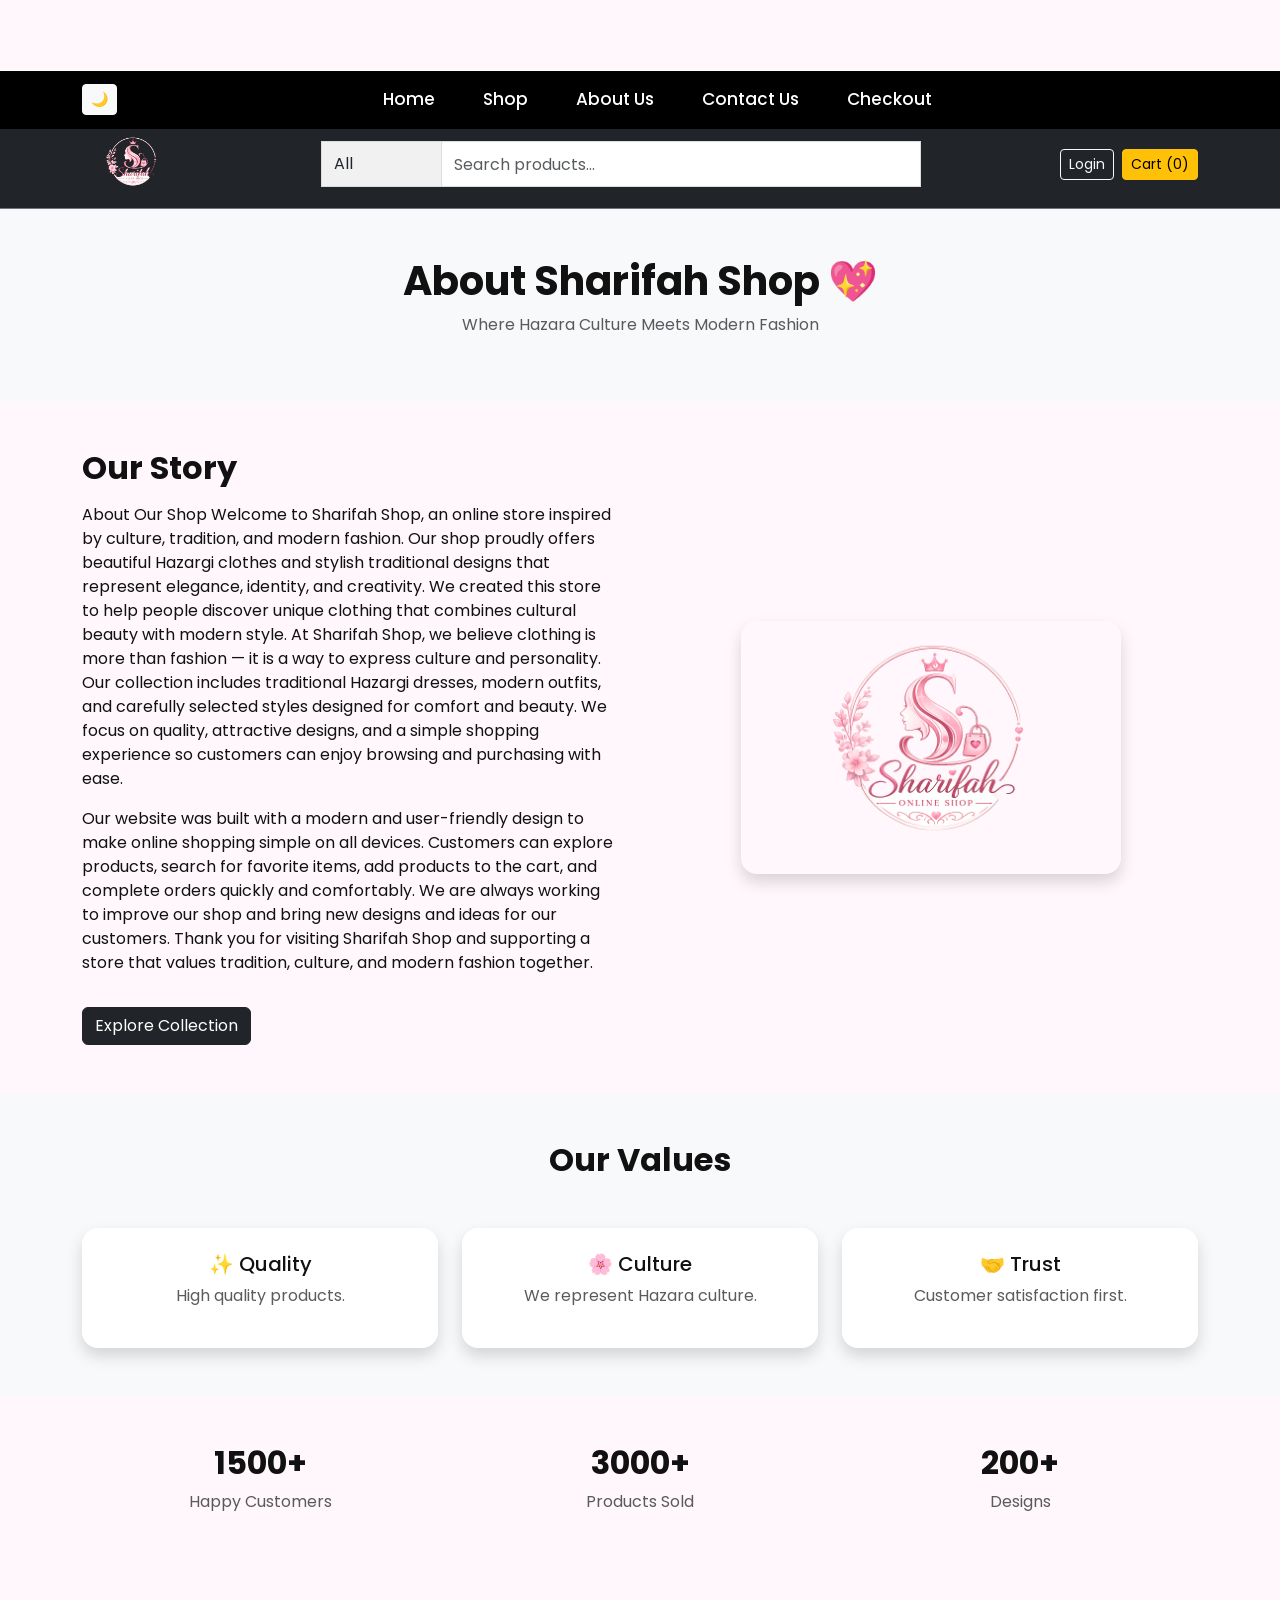
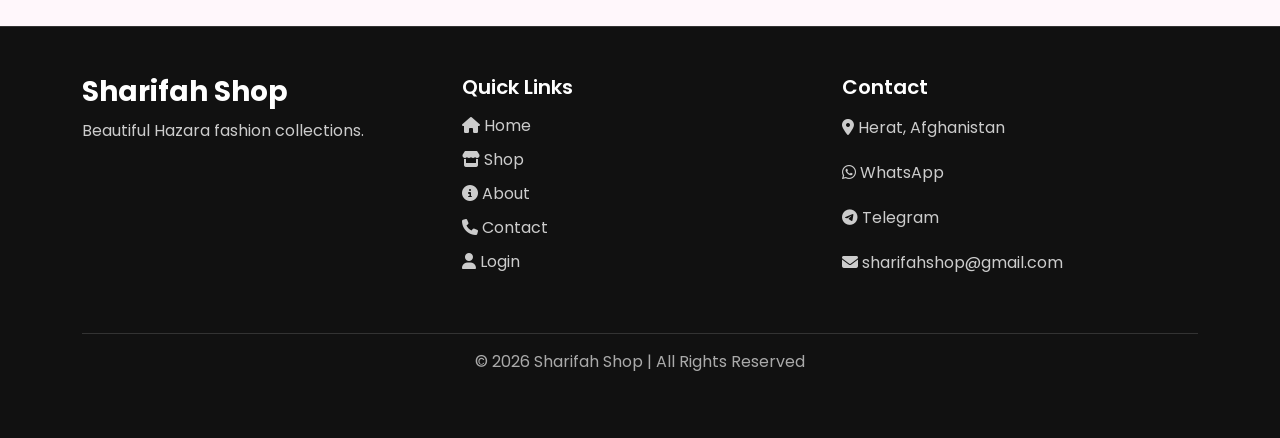
==== about.html @ 18206c8f "Add files via upload" ====
<!DOCTYPE html>
<html lang="en">

<head>
<meta charset="UTF-8" />
<meta name="viewport" content="width=device-width, initial-scale=1.0" />

<title>About Us | Sharifah Shop</title>

<!-- Google Font -->
<link href="https://fonts.googleapis.com/css2?family=Poppins:wght@300;400;600&display=swap" rel="stylesheet">

<!-- Bootstrap -->
<link href="https://cdn.jsdelivr.net/npm/bootstrap@5.3.0/dist/css/bootstrap.min.css" rel="stylesheet">

<!-- Font Awesome Icons -->
<link rel="stylesheet" href="https://cdnjs.cloudflare.com/ajax/libs/font-awesome/6.5.0/css/all.min.css">

<!-- CSS -->
<link rel="stylesheet" href="style.css">
</head>

<body>
<header>

<!-- TOP BAR -->
<div class="bg-dark py-1 border-bottom border-secondary">
  <div class="container d-flex align-items-center gap-3">

    <!-- LOGO -->
    <a href="index.html">
      <img src="logo1.png" class="logo-img">
    </a>

    <!-- SEARCH -->
    <form id="searchForm" class="d-flex mx-auto" style="width:600px;">

      <select id="category" class="form-select" style="max-width:120px; border-radius:0;">
        <option value="all">All</option>
        <option value="dress">Dress</option>
        <option value="shoes">Shoes</option>
        <option value="jewelry">Jewelry</option>
      </select>

      <input type="text"
             id="searchBox"
             class="form-control"
             placeholder="Search products...">

    
    </form>

    <!-- RIGHT -->
    <div class="d-flex gap-2">

      <a href="login.html" class="btn btn-outline-light btn-sm">Login</a>

      <a href="cart.html" class="btn btn-warning btn-sm">
        Cart (<span id="cart-count">0</span>)
      </a>

    </div>

  </div>
</div>

<!-- NAVBAR -->
<nav class="navbar navbar-expand-lg navbar-dark bg-black main-navbar fixed-top">
  <div class="container">

    <button class="btn btn-light btn-sm" onclick="toggleDark()">🌙</button>

    <button class="navbar-toggler" type="button" data-bs-toggle="collapse" data-bs-target="#navbarContent">
      <span class="navbar-toggler-icon"></span>
    </button>

    <div class="collapse navbar-collapse justify-content-center" id="navbarContent">

      <ul class="navbar-nav">

        <li class="nav-item mx-3"><a class="nav-link active" href="index.html">Home</a></li>
        <li class="nav-item mx-3"><a class="nav-link active" href="shop.html">Shop</a></li>
        <li class="nav-item mx-3"><a class="nav-link active" href="about.html">About Us</a></li>
        <li class="nav-item mx-3"><a class="nav-link active" href="contact.html">Contact Us</a></li>
        <li class="nav-item mx-3"><a class="nav-link active" href="checkout.html">Checkout</a></li>

      </ul>

    </div>
  </div>
</nav>
</header>

<!-- HERO -->
<section class="py-5 text-center bg-light">
  <div class="container">
    <h1 class="fw-bold">About Sharifah Shop 💖</h1>
    <p class="text-muted">Where Hazara Culture Meets Modern Fashion</p>
  </div>
</section>

<!-- ABOUT -->
<section class="py-5">
  <div class="container">
    <div class="row align-items-center g-5">

      <div class="col-md-6">
        <h2 class="fw-bold mb-3">Our Story</h2>

        <p>
          About Our Shop

Welcome to Sharifah Shop, an online store inspired by culture, tradition, and modern fashion. Our shop proudly offers beautiful Hazargi clothes and stylish traditional designs that represent elegance, identity, and creativity. We created this store to help people discover unique clothing that combines cultural beauty with modern style.

At Sharifah Shop, we believe clothing is more than fashion — it is a way to express culture and personality. Our collection includes traditional Hazargi dresses, modern outfits, and carefully selected styles designed for comfort and beauty. We focus on quality, attractive designs, and a simple shopping experience so customers can enjoy browsing and purchasing with ease.

  </p>

     <p>
          Our website was built with a modern and user-friendly design to make online shopping simple on all devices. Customers can explore products, search for favorite items, add products to the cart, and complete orders quickly and comfortably. We are always working to improve our shop and bring new designs and ideas for our customers.

Thank you for visiting Sharifah Shop and supporting a store that values tradition, culture, and modern fashion together.
        </p>

        <a href="shop.html" class="btn btn-dark mt-3">Explore Collection</a>
      </div>

      <div class="col-md-6 text-center">
        <img src="logo1.png" class="img-fluid rounded-4 shadow">
      </div>

    </div>
  </div>
</section>

<!-- VALUES -->
<section class="py-5 bg-light">
  <div class="container text-center">

    <h2 class="fw-bold mb-5">Our Values</h2>

    <div class="row g-4">

      <div class="col-md-4">
        <div class="p-4 bg-white shadow rounded-4">
          <h5>✨ Quality</h5>
          <p class="text-muted">High quality products.</p>
        </div>
      </div>

      <div class="col-md-4">
        <div class="p-4 bg-white shadow rounded-4">
          <h5>🌸 Culture</h5>
          <p class="text-muted">We represent Hazara culture.</p>
        </div>
      </div>

      <div class="col-md-4">
        <div class="p-4 bg-white shadow rounded-4">
          <h5>🤝 Trust</h5>
          <p class="text-muted">Customer satisfaction first.</p>
        </div>
      </div>

    </div>

  </div>
</section>

<!-- STATS -->
<section class="py-5 text-center">
  <div class="container">

    <div class="row">
      <div class="col-md-4">
        <h2 class="fw-bold">1500+</h2>
        <p class="text-muted">Happy Customers</p>
      </div>

      <div class="col-md-4">
        <h2 class="fw-bold">3000+</h2>
        <p class="text-muted">Products Sold</p>
      </div>

      <div class="col-md-4">
        <h2 class="fw-bold">200+</h2>
        <p class="text-muted">Designs</p>
      </div>
    </div>

  </div>
</section>

<!-- FOOTER -->
<footer class="footer-section mt-5">
  <div class="container py-5">
    <div class="row">

      <!-- ABOUT -->
      <div class="col-md-4 mb-4">
        <h3 class="footer-logo">Sharifah Shop</h3>
        <p class="footer-text">
          Beautiful Hazara fashion collections.
        </p>
      </div>

      <!-- LINKS -->
      <div class="col-md-4 mb-4">
        <h5 class="footer-title">Quick Links</h5>
        <ul class="footer-links">
          <li><a href="index.html"><i class="fa fa-home"></i> Home</a></li>
          <li><a href="shop.html"><i class="fa fa-store"></i> Shop</a></li>
          <li><a href="about.html"><i class="fa fa-info-circle"></i> About</a></li>
          <li><a href="contact.html"><i class="fa fa-phone"></i> Contact</a></li>
          <li><a href="login.html"><i class="fa fa-user"></i> Login</a></li>
        </ul>
      </div>

      <!-- CONTACT -->
      <div class="col-md-4 mb-4">
        <h5 class="footer-title">Contact</h5>

        <p class="footer-text">
          <i class="fa fa-location-dot"></i> Herat, Afghanistan
        </p>

        <p class="footer-text">
          <i class="fa-brands fa-whatsapp"></i>
          <a href="https://wa.me/93700000000"> WhatsApp</a>
        </p>

        <p class="footer-text">
          <i class="fa-brands fa-telegram"></i>
          <a href="https://t.me/SharifahMBR33"> Telegram</a>
        </p>

        <p class="footer-text">
          <i class="fa fa-envelope"></i> sharifahshop@gmail.com
        </p>

      </div>

    </div>

    <div class="footer-bottom text-center pt-3 mt-3">
      <p>© 2026 Sharifah Shop | All Rights Reserved</p>
    </div>

  </div>
</footer>

<!-- JS -->
<script src="https://cdn.jsdelivr.net/npm/bootstrap@5.3.0/dist/js/bootstrap.bundle.min.js"></script>
<script src="app.js"></script>

</body>
</html>
---- style.css ----
*{
    margin:0;
    padding:0;
    box-sizing:border-box;
}
  
body{
  font-family:'Poppins', sans-serif;
  background:#fff7fb;
  color:#111;
padding-top: 120px;
  overflow-x:hidden;
  
}
@media(max-width:768px){
body{
padding-top:220px;
}
}
@media (max-width: 768px){
  body{
    padding-top: 160px;
  }

  .main-navbar{
    top: 60px;
  }
}
@media(max-width:576px){

.card img{
height:220px;
}

}
/* ===== NAVBAR ===== */

.logo-img {
  width: 100px;
  height: 80px;
  object-fit: contain;
}

/* ===== CARD ===== */
.card{
  height:100%;
  transition: all 0.3s;
  animation:fadeIn 0.5s ease-in;
  border-radius:15px;
  overflow:hidden;
}
.card:hover{
  transition:0.3s;
  transform:translateY(-8px);
}

/* ===== IMAGES ===== */
.img-fluid {
  max-height: 500px;
  width: 380px;
  object-fit: cover;
  border-radius: 20px;
}
.hero-img{
  width: 100%;
  max-height: 400px;
  object-fit: contain;
}
/* ===== CATEGORY ===== */
.category-card {
  display: block;
  text-decoration: none;
  background: #e08eaf;
  border-radius: 20px;
  overflow: hidden;
  text-align: center;
  box-shadow: 0 5px 15px rgba(0,0,0,0.1);
}
.category-card,
.value-card,
.info-box,
.social-icons a,
.send-btn,
.footer-links a{
  transition:all 0.3s;
}
.category-card img {
  width: 100%;
  height: 400px;
  object-fit: cover;
}

.category-card h5 {
  padding: 15px;
  color: #030001;
  margin: 0;
}

.category-card:hover {
  transform: scale(1.05);
}

/* ===== FEATURED ===== */
.featured-section {
  background: #ffe6f0;
  padding: 60px 0;
}

.featured-section h2 {
  color: #040002;
  font-weight: bold;
  text-align: center;
  margin-bottom: 30px;
}

.featured-section .card {
  border: none;
  border-radius: 20px;
  overflow: hidden;
  height: 100%;
  background: white;
}

.featured-section .card img {
  width: 100%;
  height: 230px;
  object-fit: cover;
}

.featured-section .card-body {
  text-align: center;
  padding: 15px;
}

.featured-section h6 {
  color: #15010b;
  font-weight: bold;
}

.featured-section p {
  color: #0f0309;
}

.featured-section .btn {
  background: #ae195f;
  color: white;
  border-radius: 20px;
}

.featured-section .card:hover {
  transform: translateY(-10px);
  box-shadow: 0 12px 25px rgba(255,77,166,0.25);
}

/* ===== LIST ===== */
.list-group-item {
  border-radius: 10px;
  margin-bottom: 10px;
}

/* ===== ANIMATION ===== */
@keyframes fadeIn {
  from { opacity: 0; }
  to { opacity: 1; }
}

/* ===== ABOUT ===== */
.about-hero {
  background: linear-gradient(135deg, #ffe6f0, #fff);
  padding: 80px 0;
}

.section-title {
  font-weight: 800;
  color: #15020c;
}

.about-text {
  line-height: 1.9;
  font-size: 16px;
  color: #10010a;
}

.about-img {
  border-radius: 20px;
  transition:all 0.4s;
}

.about-img:hover {
  transform: scale(1.03);
}

/* ===== VALUES ===== */
.value-card {
  background: rgb(99, 17, 17);
  border-radius: 20px;
  padding: 25px;
  box-shadow: 0 8px 20px rgba(209, 49, 150, 0.08);
  
}

.value-card:hover {
  transform: translateY(-8px);
}

/* ===== COUNTER ===== */
.counter-section {
  background: #ffe6f0;
  padding: 60px 0;
}

.counter-box h2 
{ font-size: 40px;
  font-weight: 800;
  color: #16050d;  
 }

/* SEARCH */
form .form-control,
form .form-select,
form .btn{
  height: 44px;
}

/* MENU */
.navbar-nav .nav-link{
  font-size: 17px;
  font-weight: 500;
}

.navbar-nav .nav-link:hover{
  color: #ffc107 !important;
}

/* BACKGROUND */
.login-bg{
  position:fixed;
  top:0;
  left:0;
  width:100%;
  height:100vh;
  display:flex;
  justify-content:center;
  align-items:center;
  background: linear-gradient(135deg, #ff4da6, #6a11cb);
}
/* BOX */
.login-box{
  width: 350px;
  background: rgb(224, 151, 193);
  margin: auto;
  padding: 35px;
  border-radius: 20px;
  box-shadow: 0 15px 40px rgba(0,0,0,0.2);
  text-align: center;
  animation: fadeIn 0.6s ease-in;
}

/* TITLE */
.login-box h2{
  margin-bottom: 20px;
  font-weight: 700;
  color: #333;
}

/* INPUTS */
.login-box .form-control{
  border-radius: 12px;
  padding: 12px;
  border: 1px solid #ddd;
  margin-bottom: 12px;
}

.login-box .form-control:focus{
  border-color: #ff4da6;
  box-shadow: 0 0 8px rgba(255,77,166,0.3);
}

/* BUTTON */
.login-box .btn{
  border-radius: 12px;
  padding: 10px;
  font-weight: 600;
  background: #ff4da6;
  border: none;
}

.login-box .btn:hover{
  background: #e60073;
}

/* MESSAGE */
#msg{
  margin-top: 10px;
  font-size: 14px;
}

/* ================= CONTACT SECTION ================= */

.contact-section{
    min-height:100vh;
    display:flex;
    align-items:center;
    padding:80px 0;
}

.contact-wrapper{
    background:white;
    border-radius:40px;
    padding:60px;
    box-shadow:0 20px 60px rgba(255,182,193,0.15);
    position:relative;
    overflow:hidden;
}

/* ================= LEFT SIDE ================= */

.mini-title{
    color:#ff5c9d;
    font-size:14px;
    letter-spacing:4px;
    font-weight:600;
}
@media(max-width:576px){

.contact-info h1{
font-size:28px;
    font-weight:800;
    margin:20px 0;
    color:#2d2d2d;
    line-height:1.2;
line-height:1.3;
}

}


.contact-text{
    color:#777;
    line-height:2;
    margin-bottom:35px;
    font-size:16px;
}

/* ================= INFO BOX ================= */

.info-box{
    display:flex;
    align-items:center;
    gap:20px;
    background:#fff2f7;
    padding:20px;
    border-radius:20px;
    margin-bottom:20px;
}

.info-box:hover{
    transform:translateX(8px);
}

.icon{
    width:60px;
    height:60px;
    background:#ff5c9d;
    color:white;
    display:flex;
    align-items:center;
    justify-content:center;
    border-radius:50%;
    font-size:24px;
}

.info-box h5{
    margin-bottom:5px;
    font-weight:600;
}

.info-box p{
    margin:0;
    color:#666;
}

/* ================= SOCIAL ================= */

.social-icons{
    margin-top:30px;
    display:flex;
    gap:15px;
    flex-wrap:wrap;
}

.social-icons a{
    text-decoration:none;
    background:#ff5c9d;
    color:white;
    padding:12px 22px;
    border-radius:50px;
    font-size:14px;
}

.social-icons a:hover{
    background:#ff2d7d;
}

/* ================= FORM ================= */

.contact-form{
    background:#fff8fb;
    padding:40px;
    border-radius:35px;
}

.form-control{
    border:none;
    padding:18px;
    border-radius:18px;
    background:white;
    box-shadow:none !important;
    border:1px solid #ffe2ee;
}

.form-control:focus{
    border-color:#ff5c9d;
}

/* ================= BUTTON ================= */

.send-btn{
    width:100%;
    padding:18px;
    border:none;
    border-radius:18px;
    background:#ff5c9d;
    color:white;
    font-size:16px;
    font-weight:600;
}

.send-btn:hover{
    background:#ff2d7d;
    transform:translateY(-4px);
}

/* ================= SUCCESS MESSAGE ================= */

#success-message{
    color:#ff2d7d;
    margin-top:20px;
    font-weight:600;
    text-align:center;
}

/* ================= RESPONSIVE ================= */

@media(max-width:992px){

    .contact-info h1{
        font-size:40px;
    }

}

@media(max-width:768px){

    .contact-wrapper{
        padding:30px;
    }

    .contact-form{
        padding:25px;
    }

}

@media(max-width:576px){

    .contact-info h1{
        font-size:32px;
    }

}

@media(max-width:768px){

#searchForm{
width:100% !important;
flex-direction:column;
}

#category{
width:100%;
border-right:none;
border-bottom:1px solid #ddd;
}

}

@keyframes fadeUp{
  from{
    opacity:0;
    transform:translateY(30px);
  }

  to{
    opacity:1;
    transform:translateY(0);
  }
}

.card{
  animation:fadeUp 0.8s ease;
}
.footer-section{
  background:#111;
  color:white;
  border-top:1px solid #333;
}

.footer-logo{
  font-size:28px;
  font-weight:bold;
}

.footer-title{
  margin-bottom:15px;
  font-weight:600;
}

.footer-text{
  color:#ccc;
  line-height:1.8;
}

.footer-links{
  list-style:none;
  padding:0;
}

.footer-links li{
  margin-bottom:10px;
}

.footer-links a{
  color:#ccc;
  text-decoration:none;
}

.footer-links a:hover{
  color:#fff;
  padding-left:5px;
}

.footer-bottom{
  border-top:1px solid #333;
  color:#aaa;
}

.footer-section a{
  color:#ccc;
  text-decoration:none;
}

.footer-section a:hover{
  color:white;
}

/* TOP BAR */
.top-bar{
position:fixed;
top:0;
left:0;
width:100%;
z-index:1050;
}

/* MAIN NAVBAR */
.main-navbar{
position:fixed;
border-top: 1px solid white;
top:70px; 
left:0;
width:100%;
z-index:1040;
}

.card img{
  width: 100%;
  height: 320px;
  object-fit: cover;
}

.card-body{
  display: flex;
  flex-direction: column;
  justify-content: space-between;
}
/* =========================
   DARK MODE  
========================= */

body.dark{
  background:#121212;
  color:white;
}

/* NAVBAR */
.dark .navbar,
.dark .main-navbar,
.dark .bg-black,
.dark .bg-dark{
  background:#522648 !important;
}

/* TOP BAR */
.dark .border-bottom{
  border-color:#333 !important;
}

/* LINKS */

.dark .nav-link{
  color:#fff !important;
}

.dark .nav-link:hover{
  color:#ff4da6 !important;
}

/* SEARCH */
.dark .form-control,
.dark .form-select,
.dark textarea{
  background:#1f1f1f;
  color:white;
  border:1px solid #444;
}

.dark .form-control::placeholder,
.dark textarea::placeholder{
  color:#bbb;
}

/* CARDS */
.dark .card,
.dark .bg-white{
  background:#1f1f1f !important;
  color:white !important;
  border:1px solid #333;
}

.dark .card *{
  color:white;
}

/* CATEGORY CARDS */
.dark .category-card{
  background:#1f1f1f;
  color:white;
}

/* HERO SECTION */
.dark section{
  background-color:#121212 !important;
  color:white !important;
}

/* LIGHT BACKGROUNDS */
.dark .bg-light{
  background:#1a1a1a !important;
}

/* TEXT */
.dark .text-muted{
  color:#ccc !important;
}

.dark .text-dark{
  color:#fff !important;
}

/* BUTTONS */
.dark .btn-outline-dark{
  border-color:white;
  color:white;
}

.dark .btn-outline-dark:hover{
  background:white;
  color:black;
}

/* LIST GROUP */
.dark .list-group-item{
  background:#1f1f1f;
  color:white;
  border-color:#333;
}

/* CHECKOUT */
.dark #checkout-items,
.dark #cart-items{
  background:#1f1f1f;
}

/* LOGIN */
.dark .login-box{
  background:#1f1f1f;
  color:white;
  box-shadow:0 0 20px rgba(255,255,255,0.1);
}

/* CONTACT */
.dark .contact-form,
.dark .contact-info{
  background:#1f1f1f;
  color:white;
}

/* FOOTER */
.dark .footer-section{
  background:#0f0f0f;
  color:white;
}

.dark .footer-links a{
  color:#ddd;
}

.dark .footer-links a:hover{
  color:#ff4da6;
}

/* FOOTER BORDER */
.dark .footer-bottom{
  border-top:1px solid #333;
}

/* SHADOW */
.dark .shadow{
  box-shadow:0 0 15px rgba(255,255,255,0.05) !important;
}

.dark table {
  background:#1f1f1f;
  color:white;
}

.dark th,
.dark td {
  border-color:#333;
}

/* MODAL */
.dark .modal-content{
  background:#1f1f1f;
  color:white;
}

:root{
  --pink:#ff5c9d;
  --dark-pink:#ff2d7d;
  --light-pink:#ffe6f0;
  --dark:#121212;
}
.background{
background:var(--pink);
 }

 /* =====   SEARCH BAR ===== */
#searchForm{
  display:flex;
  align-items:center;
  width:100%;
  max-width:600px;
  background:#fff;
  border:1px solid #ddd;
  overflow:hidden;
  flex:1;
}

/* CATEGORY */
#category{
  border:none;
  outline:none;
  background:#f1f1f1;
  padding:10px 12px;
  border-right:1px solid #ddd;
  cursor:pointer;
}

/* INPUT */
#searchBox{
  flex:1;
  border:none;
  outline:none;
  padding:10px 12px;
}

/* MOBILE */
@media (max-width:768px){

  #searchForm{
    flex-direction:column;
    max-width:100%;
    width:100%;
  }

  #category{
    width:100%;
    border-right:none;
    border-bottom:1px solid #ddd;
  }

  #searchBox{
    width:100%;
  }

}
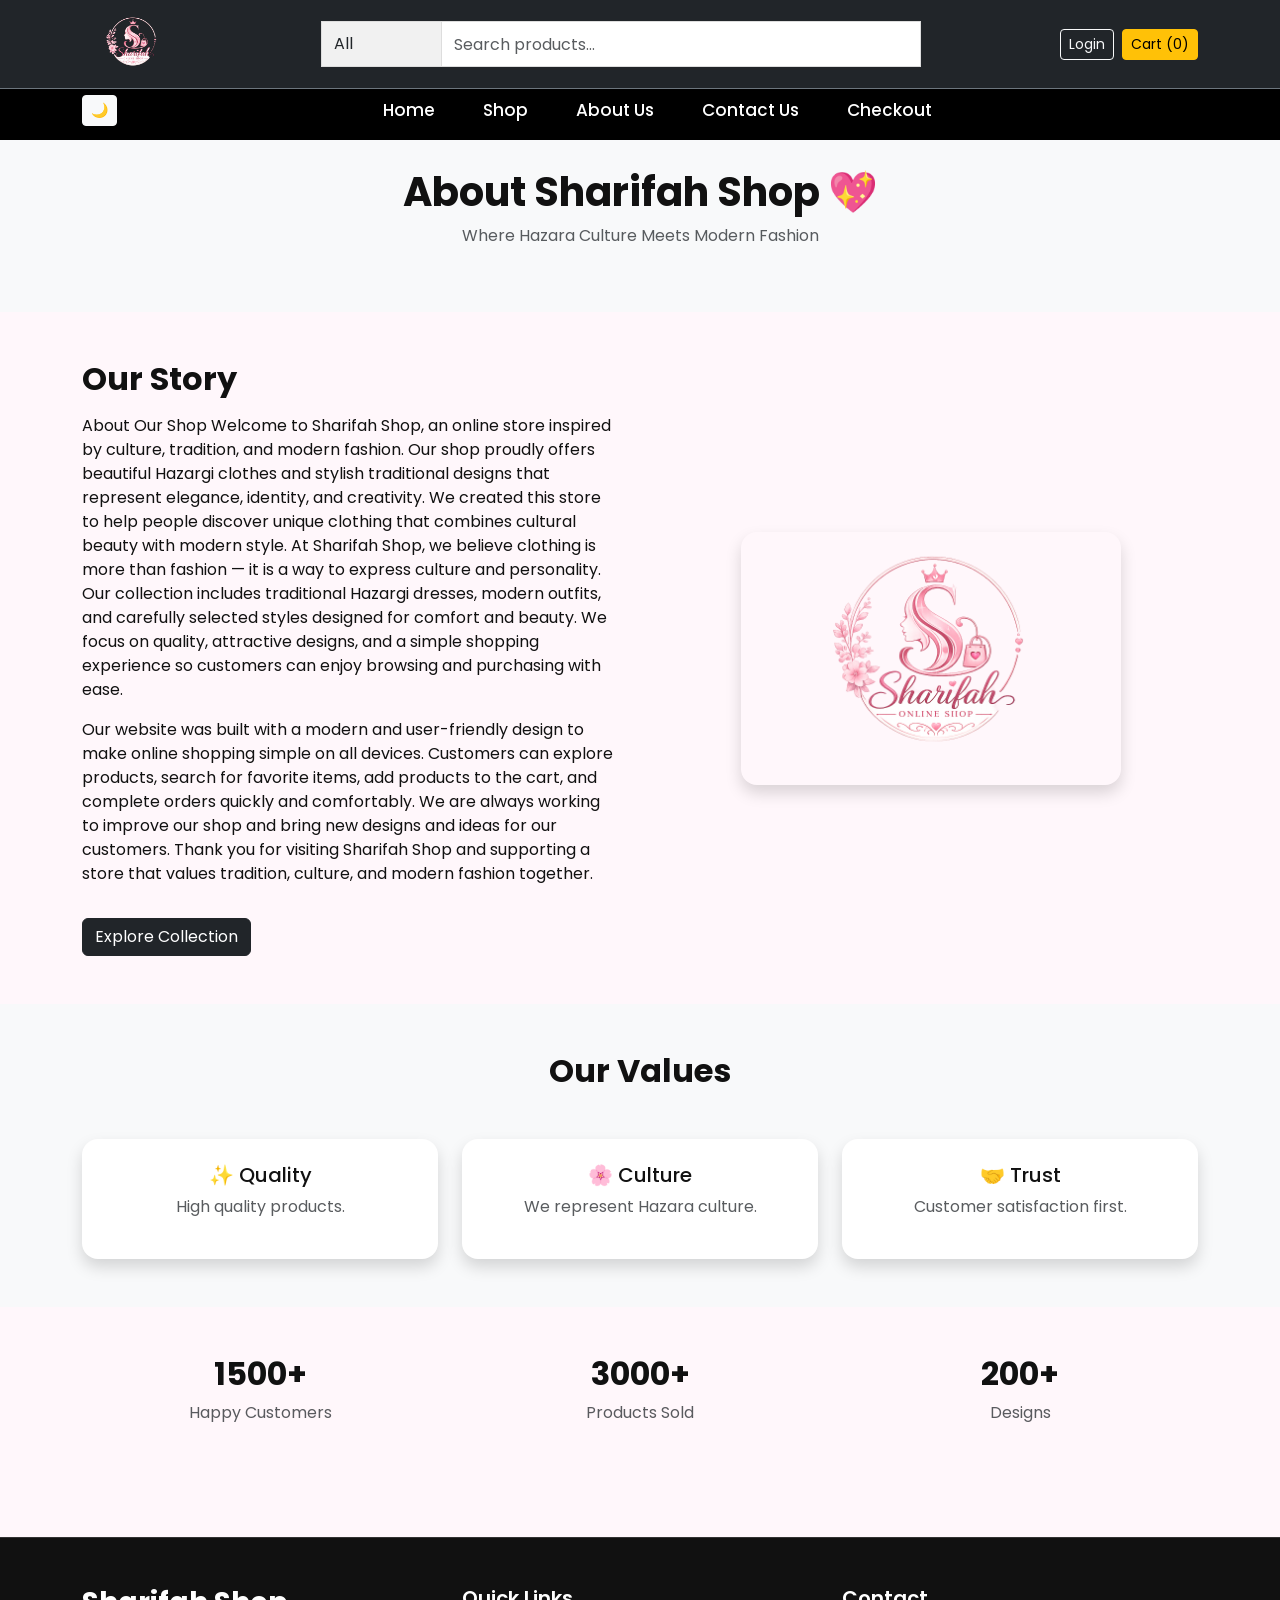
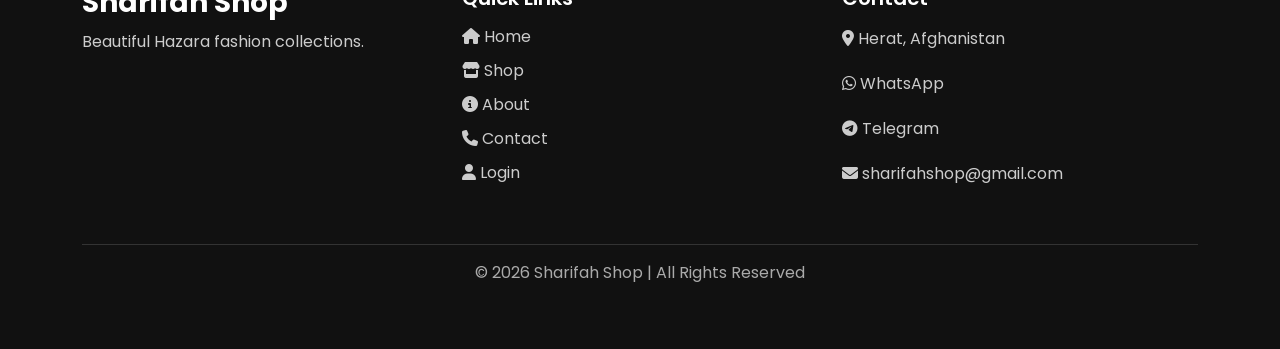
==== commit 9845b6f0: "Add files via upload" ====
--- a/about.html
+++ b/about.html
@@ -21,15 +21,14 @@
 </head>
 
 <body>
-<header>
-
+<header>    
 <!-- TOP BAR -->
-<div class="bg-dark py-1 border-bottom border-secondary">
+<div class="top-bar bg-dark py-1 border-bottom border-secondary">
   <div class="container d-flex align-items-center gap-3">
 
     <!-- LOGO -->
     <a href="index.html">
-      <img src="logo1.png" class="logo-img">
+      <img src="logo1.png" class="logo-img" alt="Sharifah Shop Logo">
     </a>
 
     <!-- SEARCH -->
@@ -65,7 +64,7 @@
 </div>
 
 <!-- NAVBAR -->
-<nav class="navbar navbar-expand-lg navbar-dark bg-black main-navbar fixed-top">
+<nav class="navbar navbar-expand-lg navbar-dark bg-black main-navbar">
   <div class="container">
 
     <button class="btn btn-light btn-sm" onclick="toggleDark()">🌙</button>
@@ -84,10 +83,9 @@
         <li class="nav-item mx-3"><a class="nav-link active" href="contact.html">Contact Us</a></li>
         <li class="nav-item mx-3"><a class="nav-link active" href="checkout.html">Checkout</a></li>
 
-      </ul>
-
-    </div>
-  </div>
+</ul>
+</div>
+ </div>
 </nav>
 </header>
 
--- a/style.css
+++ b/style.css
@@ -13,20 +13,56 @@
   overflow-x:hidden;
   
 }
+
+/* TOP BAR */
+.top-bar{
+  position:fixed;
+  top:0;
+  left:0;
+  width:100%;
+  z-index:1050;
+  background:#212529;
+}
+
+/* MAIN NAVBAR */
+.main-navbar{
+  position:fixed;
+  top:82px;
+  left:0;
+  width:100%;
+  z-index:1040;
+}
+
+/* MOBILE */
 @media(max-width:768px){
-body{
-padding-top:220px;
-}
-}
-@media (max-width: 768px){
+
+  .top-bar .container{
+    flex-direction:column;
+    align-items:stretch !important;
+    gap:10px;
+    padding:10px;
+  }
+
+  #searchForm{
+    width:100% !important;
+    max-width:100% !important;
+  }
+
+  .main-navbar{
+    top:185px;
+  }
+
   body{
-    padding-top: 160px;
+    padding-top:260px;
   }
 
-  .main-navbar{
-    top: 60px;
-  }
-}
+}
+
+
+
+
+
+
 @media(max-width:576px){
 
 .card img{
@@ -565,36 +601,6 @@
   color:white;
 }
 
-/* TOP BAR */
-.top-bar{
-position:fixed;
-top:0;
-left:0;
-width:100%;
-z-index:1050;
-}
-
-/* MAIN NAVBAR */
-.main-navbar{
-position:fixed;
-border-top: 1px solid white;
-top:70px; 
-left:0;
-width:100%;
-z-index:1040;
-}
-
-.card img{
-  width: 100%;
-  height: 320px;
-  object-fit: cover;
-}
-
-.card-body{
-  display: flex;
-  flex-direction: column;
-  justify-content: space-between;
-}
 /* =========================
    DARK MODE  
 ========================= */
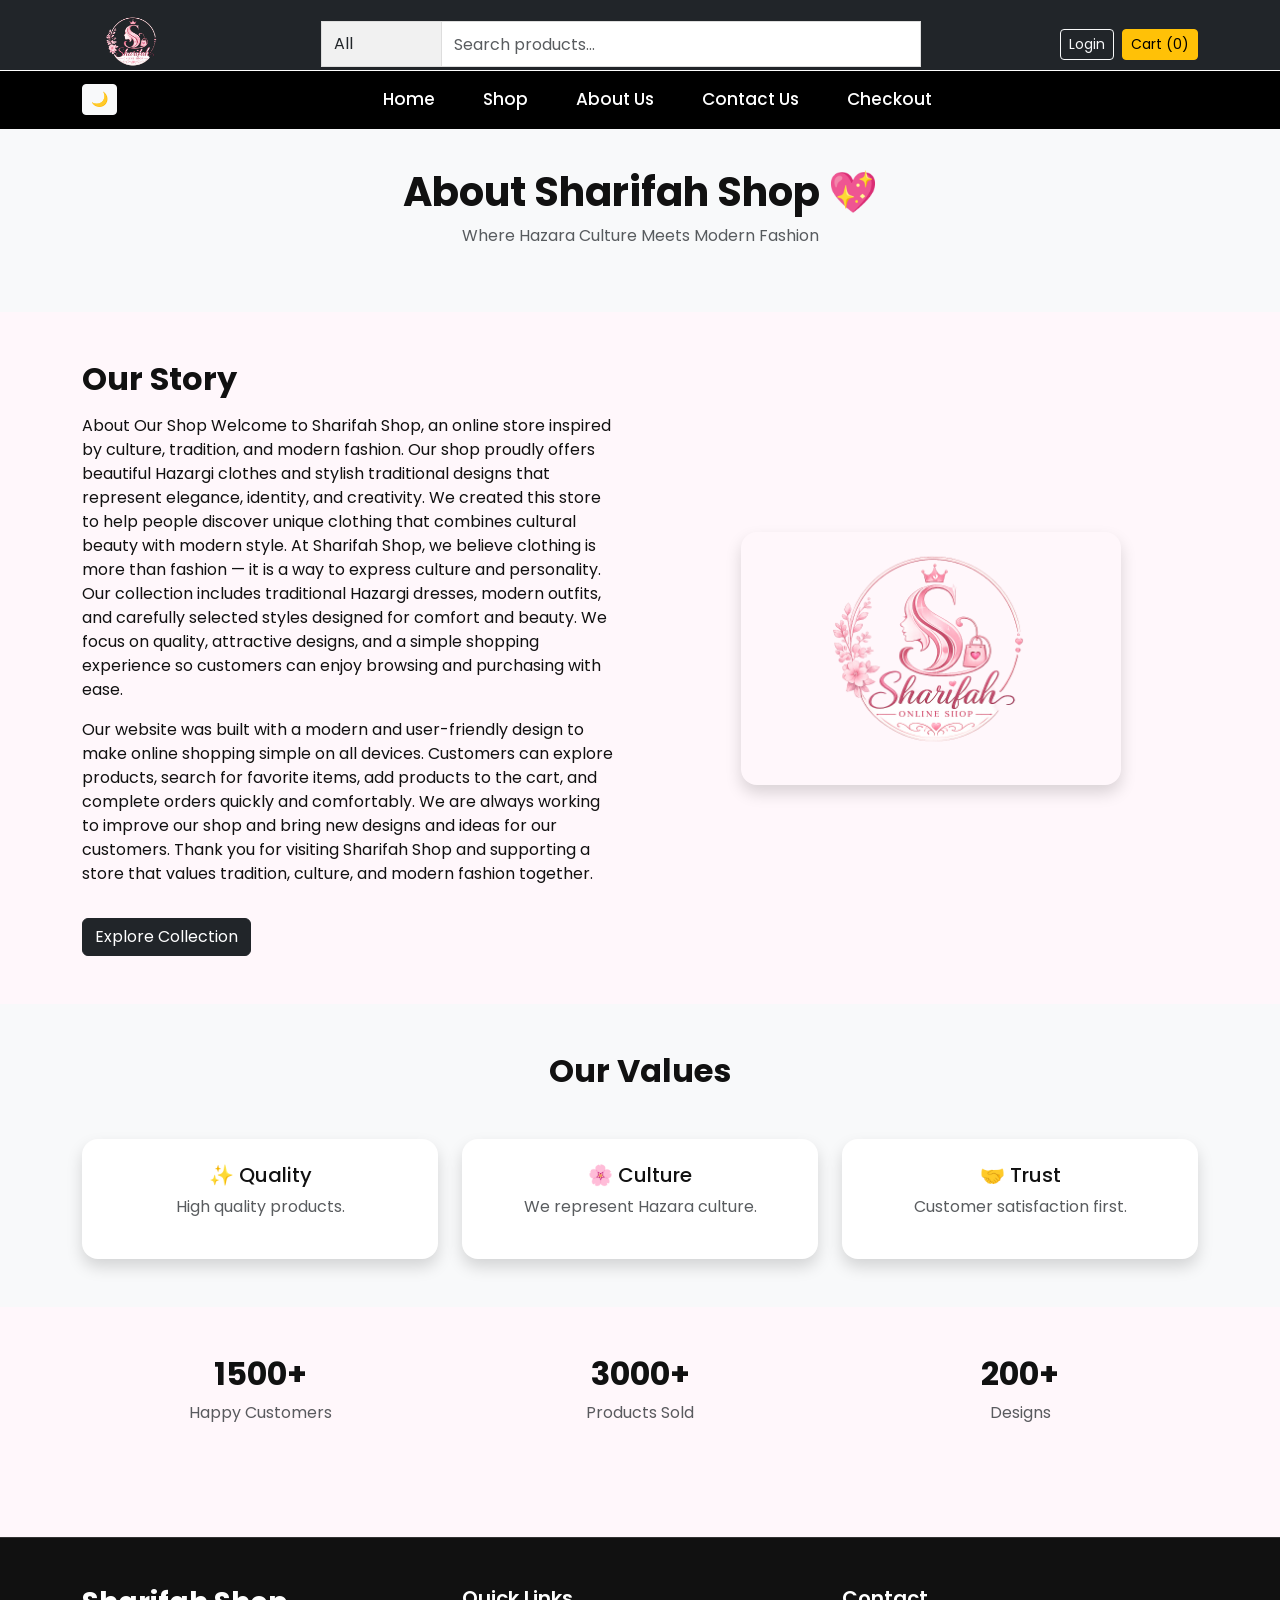
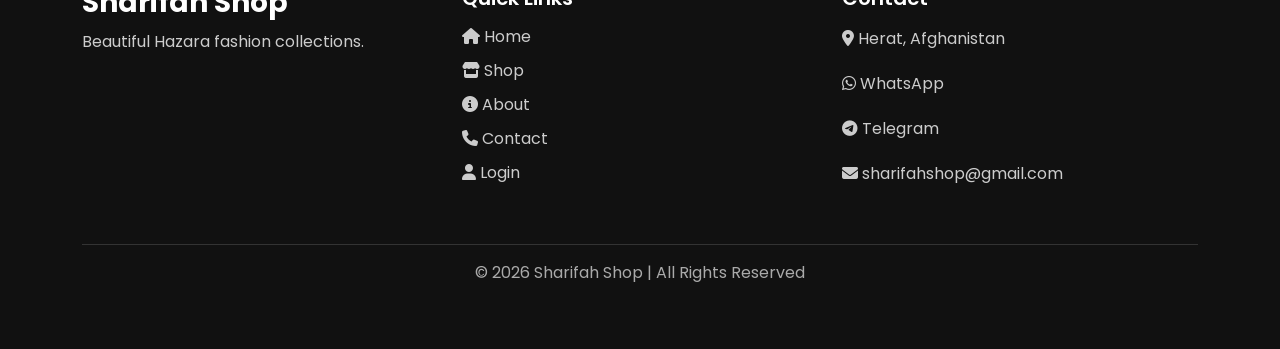
==== commit 9799422d: "Add files via upload" ====
--- a/about.html
+++ b/about.html
@@ -21,9 +21,10 @@
 </head>
 
 <body>
+
 <header>    
 <!-- TOP BAR -->
-<div class="top-bar bg-dark py-1 border-bottom border-secondary">
+<div class="bg-dark py-1 border-bottom border-secondary fixed-top">
   <div class="container d-flex align-items-center gap-3">
 
     <!-- LOGO -->
@@ -88,6 +89,8 @@
  </div>
 </nav>
 </header>
+
+
 
 <!-- HERO -->
 <section class="py-5 text-center bg-light">
--- a/style.css
+++ b/style.css
@@ -13,56 +13,20 @@
   overflow-x:hidden;
   
 }
-
-/* TOP BAR */
-.top-bar{
-  position:fixed;
-  top:0;
-  left:0;
-  width:100%;
-  z-index:1050;
-  background:#212529;
-}
-
-/* MAIN NAVBAR */
-.main-navbar{
-  position:fixed;
-  top:82px;
-  left:0;
-  width:100%;
-  z-index:1040;
-}
-
-/* MOBILE */
 @media(max-width:768px){
-
-  .top-bar .container{
-    flex-direction:column;
-    align-items:stretch !important;
-    gap:10px;
-    padding:10px;
+body{
+padding-top:220px;
+}
+}
+@media (max-width: 768px){
+  body{
+    padding-top: 160px;
   }
 
-  #searchForm{
-    width:100% !important;
-    max-width:100% !important;
+  .main-navbar{
+    top: 60px;
   }
-
-  .main-navbar{
-    top:185px;
-  }
-
-  body{
-    padding-top:260px;
-  }
-
-}
-
-
-
-
-
-
+}
 @media(max-width:576px){
 
 .card img{
@@ -601,6 +565,36 @@
   color:white;
 }
 
+/* TOP BAR */
+.top-bar{
+position:fixed;
+top:0;
+left:0;
+width:100%;
+z-index:1050;
+}
+
+/* MAIN NAVBAR */
+.main-navbar{
+position:fixed;
+border-top: 1px solid white;
+top:70px; 
+left:0;
+width:100%;
+z-index:1040;
+}
+
+.card img{
+  width: 100%;
+  height: 320px;
+  object-fit: cover;
+}
+
+.card-body{
+  display: flex;
+  flex-direction: column;
+  justify-content: space-between;
+}
 /* =========================
    DARK MODE  
 ========================= */
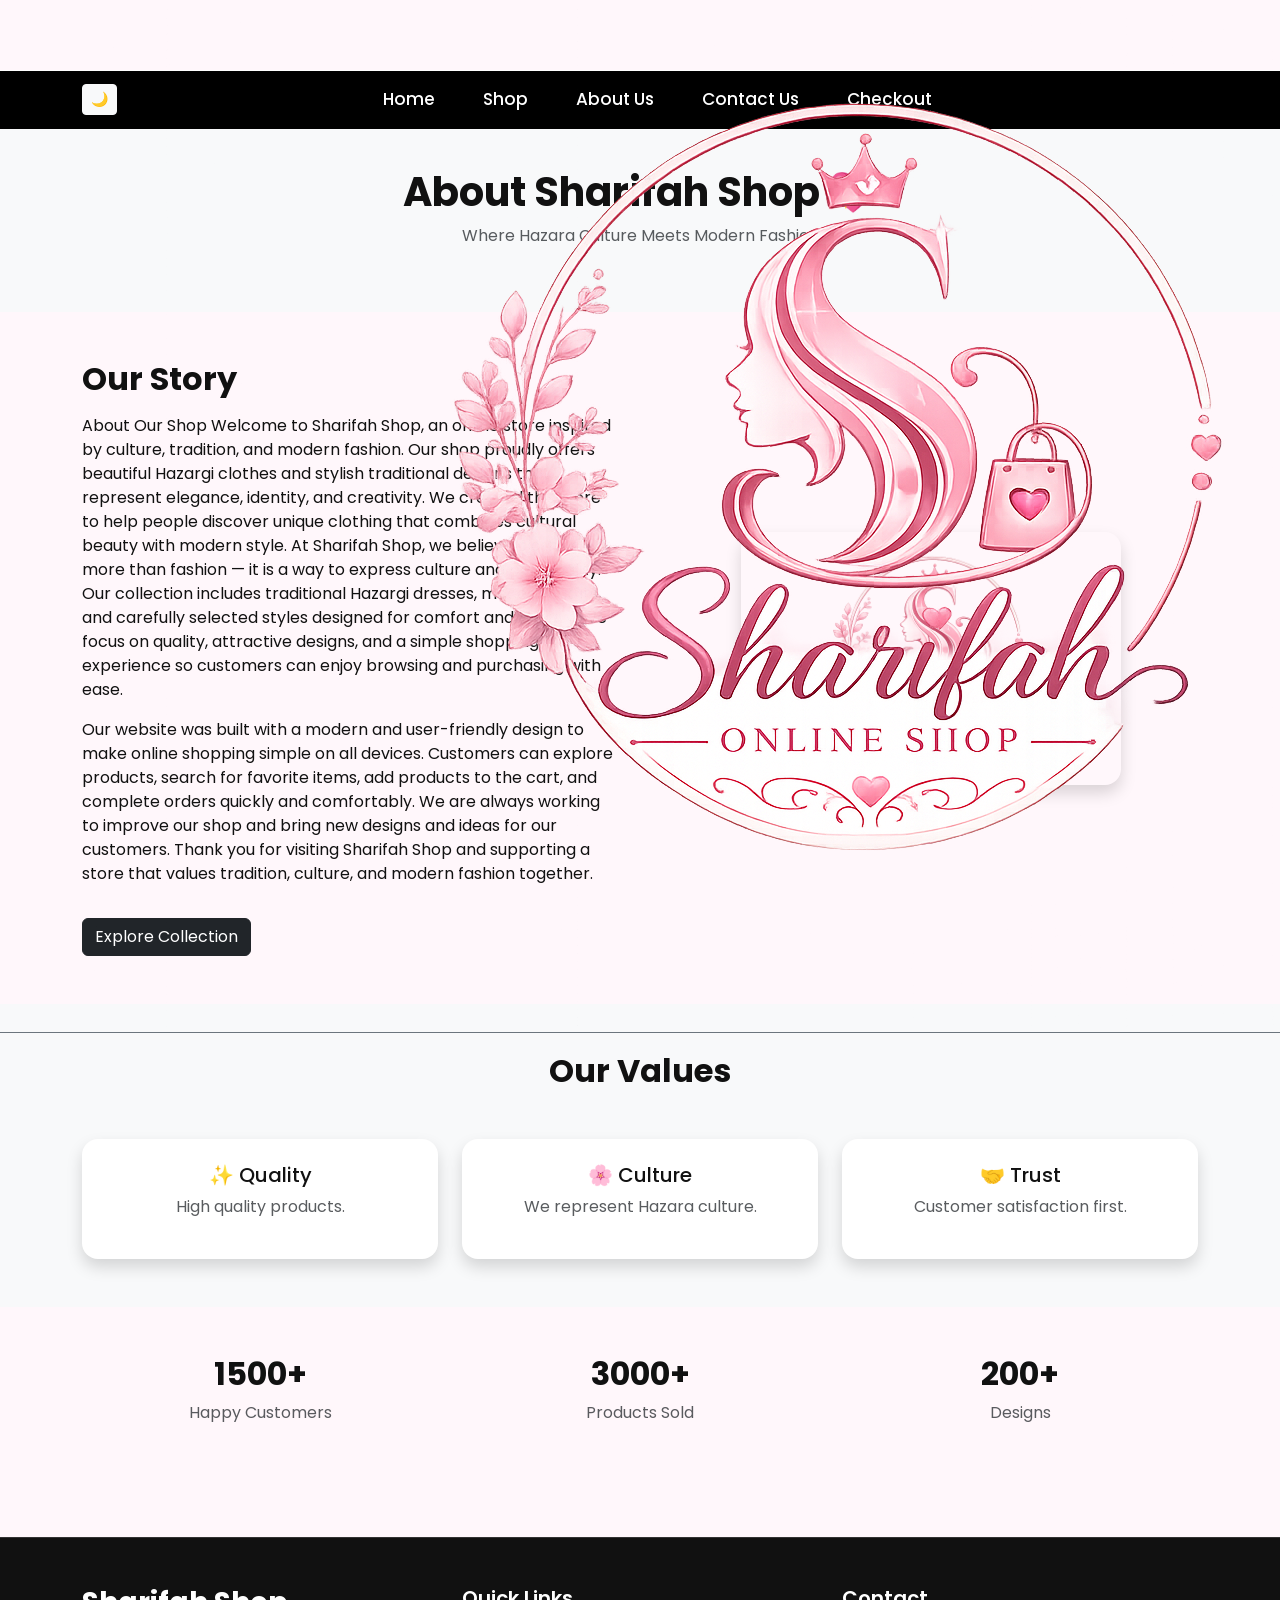
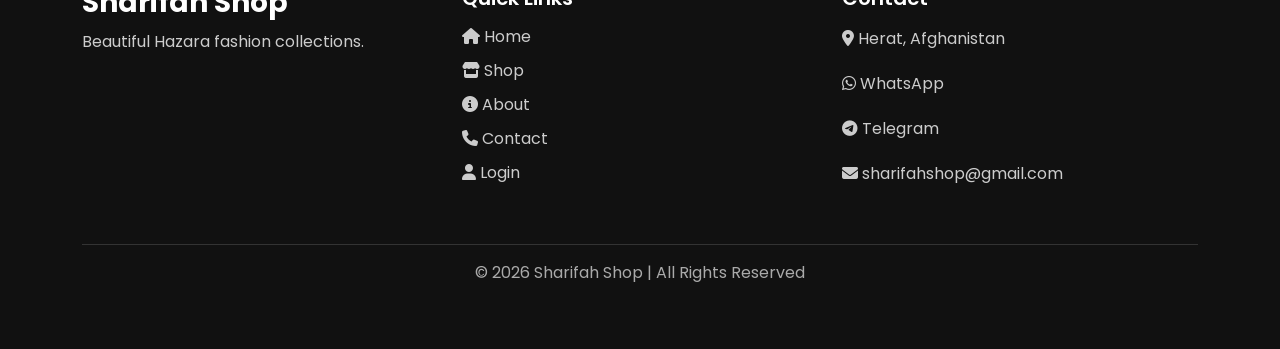
==== commit 87a106a0: "Add files via upload" ====
--- a/about.html
+++ b/about.html
@@ -24,7 +24,7 @@
 
 <header>    
 <!-- TOP BAR -->
-<div class="bg-dark py-1 border-bottom border-secondary fixed-top">
+<div class="top-bar py-1 border-bottom border-secondary fixed-top">
   <div class="container d-flex align-items-center gap-3">
 
     <!-- LOGO -->
--- a/style.css
+++ b/style.css
@@ -13,35 +13,90 @@
   overflow-x:hidden;
   
 }
-@media(max-width:768px){
-body{
-padding-top:220px;
-}
-}
-@media (max-width: 768px){
+@media (max-width:768px){
+
   body{
-    padding-top: 160px;
-  }
-
+    padding-top:170px;
+    padding-bottom:80px;
+  }
+
+  /* TOP BAR */
+  .top-bar .container{
+    display:flex;
+    flex-wrap:wrap;
+    justify-content:space-between;
+    align-items:center;
+    gap:10px;
+  }
+
+  /* LOGO */
+  .logo-img{
+    width:70px;
+    height:auto;
+  }
+
+  /* LOGIN + CART */
+  .top-bar .d-flex.gap-2{
+    margin-left:auto;
+  }
+
+  /* SEARCH CENTER */
+  #searchForm{
+    order:3;
+    width:100% !important;
+    margin-top:10px;
+    flex-direction:row !important;
+  }
+
+  #category{
+    max-width:100px;
+  }
+
+  #searchBox{
+    width:100%;
+  }
+
+  /* HIDE BIG NAVBAR */
   .main-navbar{
-    top: 60px;
-  }
-}
-@media(max-width:576px){
-
-.card img{
-height:220px;
-}
-
-}
-/* ===== NAVBAR ===== */
-
-.logo-img {
-  width: 100px;
-  height: 80px;
-  object-fit: contain;
-}
-
+    position:fixed;
+    bottom:0;
+    top:auto;
+    width:100%;
+    z-index:9999;
+    border-top:none;
+  }
+
+  .main-navbar .container{
+    justify-content:center;
+  }
+
+  .navbar-nav{
+    width:100%;
+    display:flex;
+    flex-direction:row !important;
+    justify-content:space-around;
+    align-items:center;
+  }
+
+  .navbar-nav .nav-item{
+    margin:0 !important;
+  }
+
+  .navbar-nav .nav-link{
+    font-size:14px;
+    padding:10px 5px;
+  }
+
+  /* HIDE TOGGLER */
+  .navbar-toggler{
+    display:none;
+  }
+
+  /* SHOW MENU ALWAYS */
+  .navbar-collapse{
+    display:block !important;
+  }
+}
 /* ===== CARD ===== */
 .card{
   height:100%;
@@ -766,54 +821,3 @@
 .background{
 background:var(--pink);
  }
-
- /* =====   SEARCH BAR ===== */
-#searchForm{
-  display:flex;
-  align-items:center;
-  width:100%;
-  max-width:600px;
-  background:#fff;
-  border:1px solid #ddd;
-  overflow:hidden;
-  flex:1;
-}
-
-/* CATEGORY */
-#category{
-  border:none;
-  outline:none;
-  background:#f1f1f1;
-  padding:10px 12px;
-  border-right:1px solid #ddd;
-  cursor:pointer;
-}
-
-/* INPUT */
-#searchBox{
-  flex:1;
-  border:none;
-  outline:none;
-  padding:10px 12px;
-}
-
-/* MOBILE */
-@media (max-width:768px){
-
-  #searchForm{
-    flex-direction:column;
-    max-width:100%;
-    width:100%;
-  }
-
-  #category{
-    width:100%;
-    border-right:none;
-    border-bottom:1px solid #ddd;
-  }
-
-  #searchBox{
-    width:100%;
-  }
-
-}
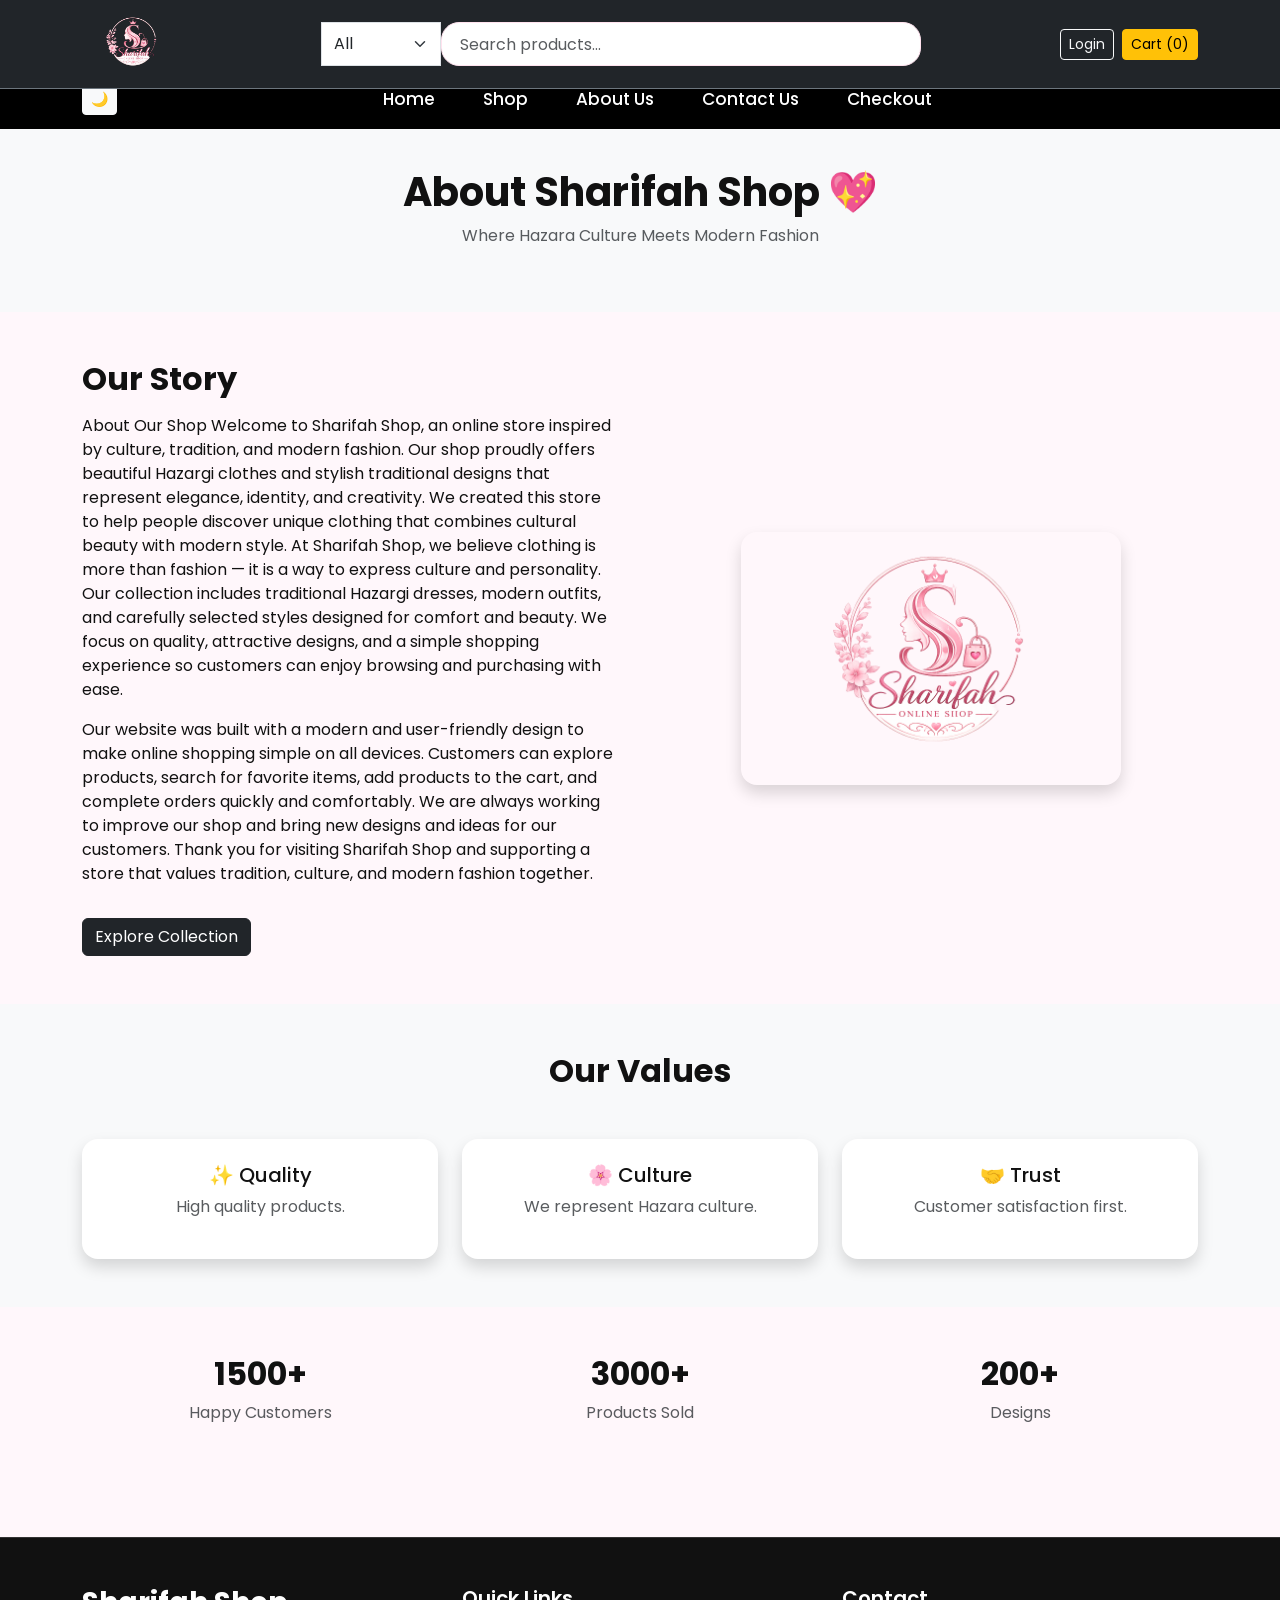
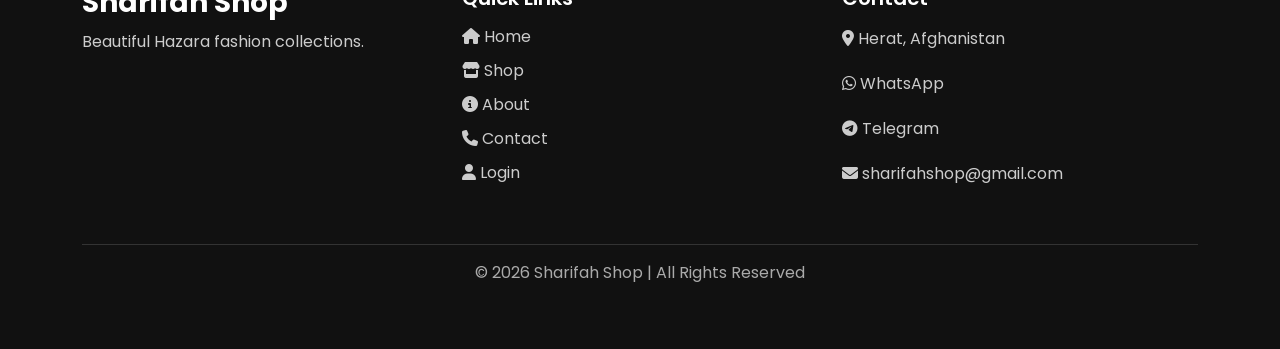
==== commit b0f85a21: "Add files via upload" ====
--- a/about.html
+++ b/about.html
@@ -22,14 +22,15 @@
 
 <body>
 
-<header>    
+<header>
+
 <!-- TOP BAR -->
-<div class="top-bar py-1 border-bottom border-secondary fixed-top">
+<div class="top-bar bg-dark py-1 border-bottom border-secondary fixed-top">
   <div class="container d-flex align-items-center gap-3">
 
     <!-- LOGO -->
     <a href="index.html">
-      <img src="logo1.png" class="logo-img" alt="Sharifah Shop Logo">
+      <img src="logo1.png" class="logo-img">
     </a>
 
     <!-- SEARCH -->
@@ -84,13 +85,12 @@
         <li class="nav-item mx-3"><a class="nav-link active" href="contact.html">Contact Us</a></li>
         <li class="nav-item mx-3"><a class="nav-link active" href="checkout.html">Checkout</a></li>
 
-</ul>
-</div>
- </div>
+      </ul>
+
+    </div>
+  </div>
 </nav>
 </header>
-
-
 
 <!-- HERO -->
 <section class="py-5 text-center bg-light">
--- a/style.css
+++ b/style.css
@@ -13,90 +13,66 @@
   overflow-x:hidden;
   
 }
-@media (max-width:768px){
-
-  body{
-    padding-top:170px;
-    padding-bottom:80px;
-  }
-
-  /* TOP BAR */
-  .top-bar .container{
-    display:flex;
-    flex-wrap:wrap;
-    justify-content:space-between;
-    align-items:center;
-    gap:10px;
-  }
-
-  /* LOGO */
-  .logo-img{
-    width:70px;
-    height:auto;
-  }
-
-  /* LOGIN + CART */
-  .top-bar .d-flex.gap-2{
-    margin-left:auto;
-  }
-
-  /* SEARCH CENTER */
-  #searchForm{
-    order:3;
-    width:100% !important;
-    margin-top:10px;
-    flex-direction:row !important;
-  }
-
-  #category{
-    max-width:100px;
-  }
-
-  #searchBox{
-    width:100%;
-  }
-
-  /* HIDE BIG NAVBAR */
-  .main-navbar{
-    position:fixed;
-    bottom:0;
-    top:auto;
-    width:100%;
-    z-index:9999;
-    border-top:none;
-  }
-
-  .main-navbar .container{
-    justify-content:center;
-  }
-
-  .navbar-nav{
-    width:100%;
-    display:flex;
-    flex-direction:row !important;
-    justify-content:space-around;
-    align-items:center;
-  }
-
-  .navbar-nav .nav-item{
-    margin:0 !important;
-  }
-
-  .navbar-nav .nav-link{
-    font-size:14px;
-    padding:10px 5px;
-  }
-
-  /* HIDE TOGGLER */
-  .navbar-toggler{
-    display:none;
-  }
-
-  /* SHOW MENU ALWAYS */
-  .navbar-collapse{
-    display:block !important;
-  }
-}
+
+@media (max-width: 768px){
+
+/* اجازه بده flex کنترل شود */
+.top-bar .container{
+  display:flex;
+  flex-direction:column;
+  align-items:stretch;
+}
+
+/* 1. LOGIN + CART بالا */
+.top-bar .d-flex.gap-2{
+  order:1;
+  width:100%;
+  justify-content:flex-end;
+}
+
+/* 2. SEARCH وسط */
+#searchForm{
+  order:2;
+  width:100% !important;
+  margin:10px 0;
+  display:flex;
+}
+
+/* 3. LOGO بالا یا کنار (دلخواه) */
+.top-bar a{
+  order:0;
+}
+
+/* NAVBAR پایین */
+.main-navbar{
+  position:fixed;
+  bottom:0;
+  top:auto;
+  width:100%;
+  z-index:9999;
+}
+
+/* منو همیشه ردیفی */
+.navbar-nav{
+  flex-direction:row !important;
+  justify-content:space-around;
+}
+}
+
+@media(max-width:576px){
+
+.card img{
+height:220px;
+}
+
+}
+
+.logo-img {
+  width: 100px;
+  height: 80px;
+  object-fit: contain;
+}
+
 /* ===== CARD ===== */
 .card{
   height:100%;
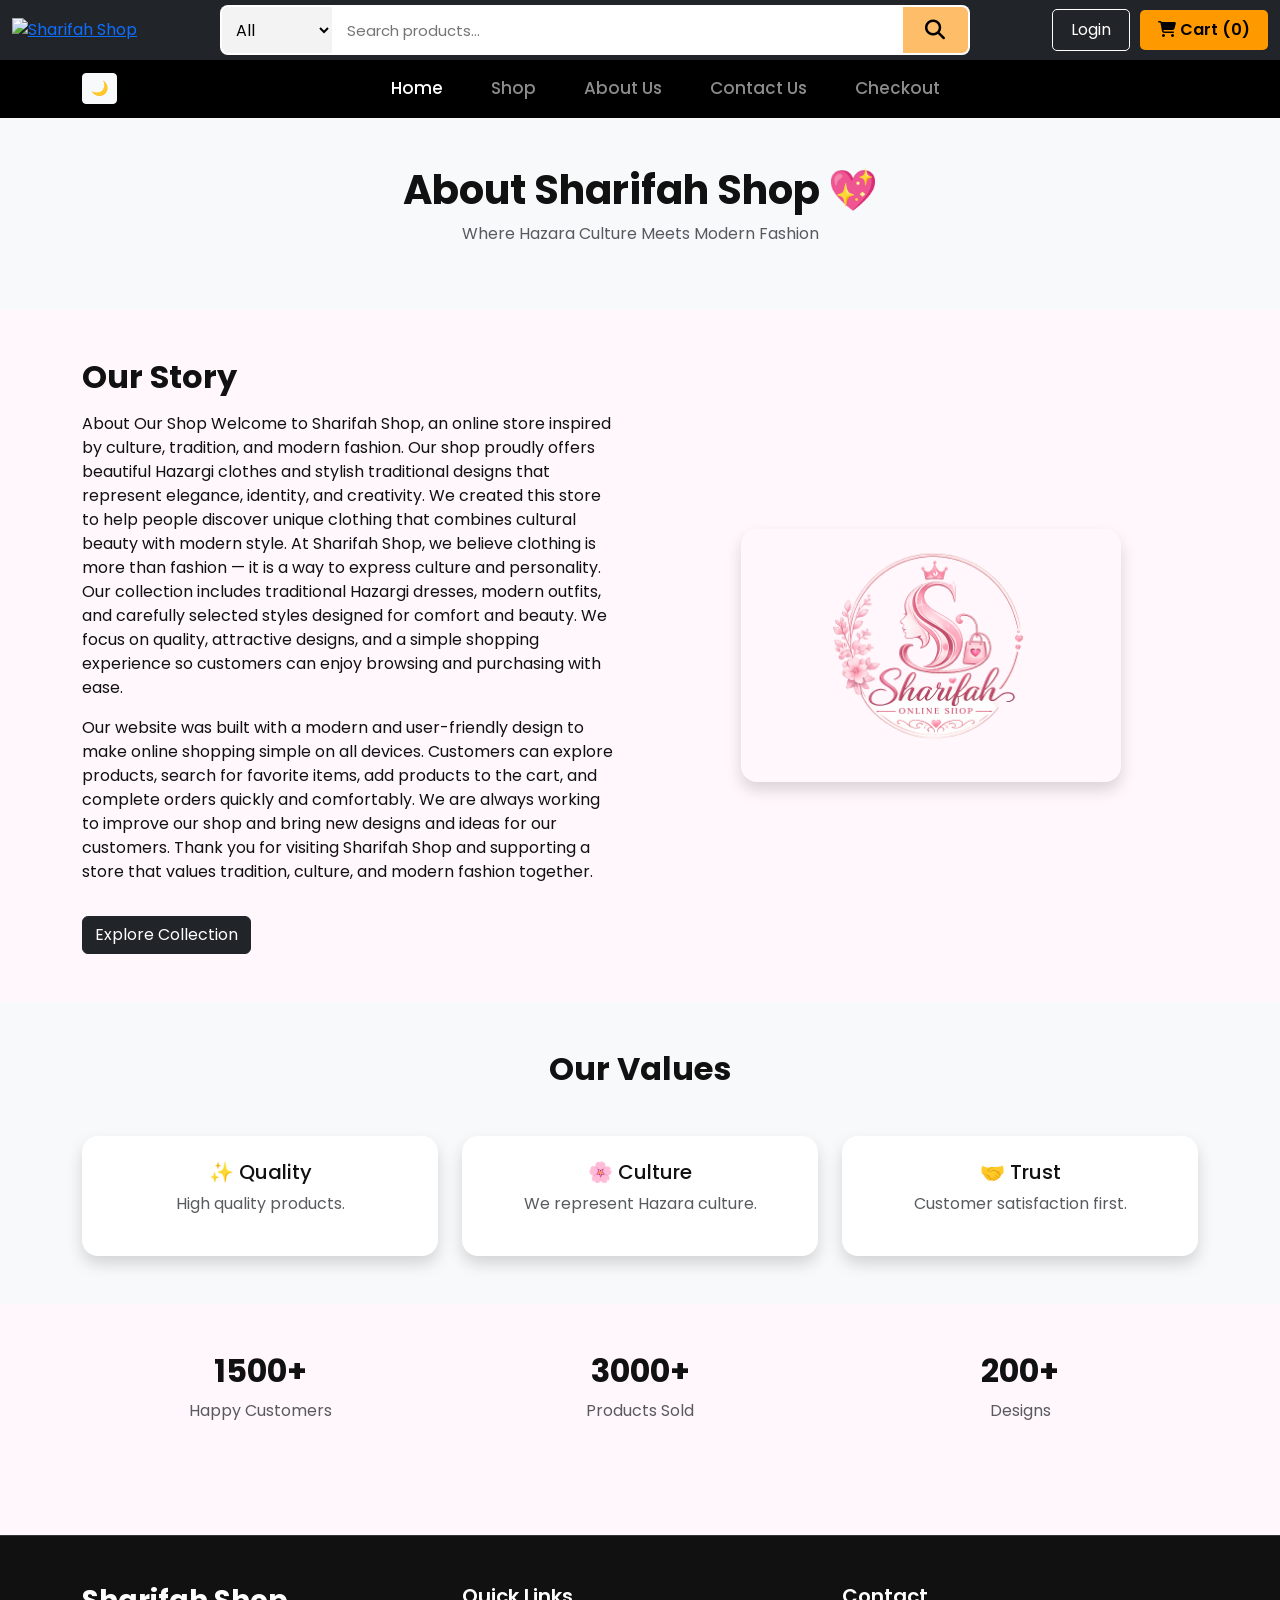
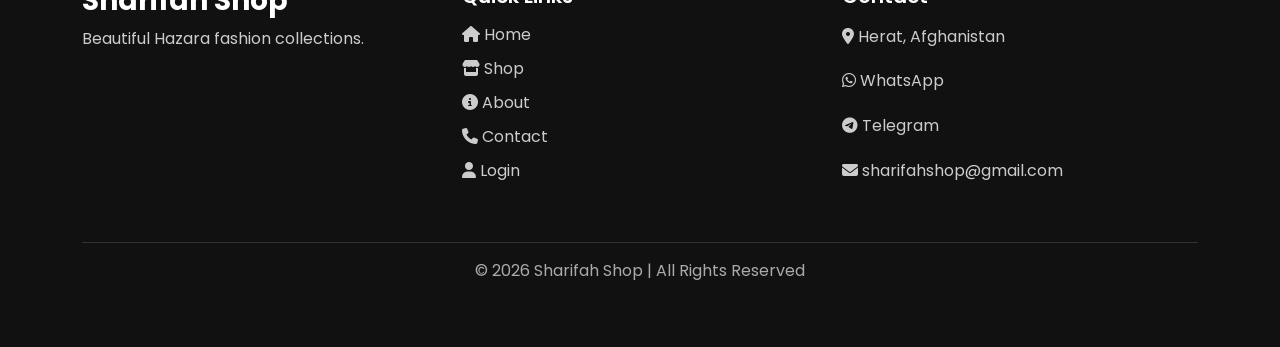
==== commit 54c9f48d: "Add files via upload" ====
--- a/about.html
+++ b/about.html
@@ -22,74 +22,107 @@
 
 <body>
 
+<!-- TOP HEADER -->
 <header>
 
-<!-- TOP BAR -->
-<div class="top-bar bg-dark py-1 border-bottom border-secondary fixed-top">
-  <div class="container d-flex align-items-center gap-3">
-
-    <!-- LOGO -->
-    <a href="index.html">
-      <img src="logo1.png" class="logo-img">
-    </a>
-
-    <!-- SEARCH -->
-    <form id="searchForm" class="d-flex mx-auto" style="width:600px;">
-
-      <select id="category" class="form-select" style="max-width:120px; border-radius:0;">
-        <option value="all">All</option>
-        <option value="dress">Dress</option>
-        <option value="shoes">Shoes</option>
-        <option value="jewelry">Jewelry</option>
-      </select>
-
-      <input type="text"
-             id="searchBox"
-             class="form-control"
-             placeholder="Search products...">
-
-    
-    </form>
-
-    <!-- RIGHT -->
-    <div class="d-flex gap-2">
-
-      <a href="login.html" class="btn btn-outline-light btn-sm">Login</a>
-
-      <a href="cart.html" class="btn btn-warning btn-sm">
-        Cart (<span id="cart-count">0</span>)
-      </a>
-
-    </div>
-
-  </div>
+<div class="top-header bg-dark">
+
+<div class="container-fluid">
+
+<div class="header-wrapper">
+
+<!-- LOGO -->
+<div class="logo-box">
+<a href="index.html">
+<img src="ogo1.png" alt="Sharifah Shop">
+</a>
+</div>
+
+<!-- AMAZON SEARCH -->
+<div class="amazon-search">
+
+<select id="category">
+<option>All</option>
+<option>Dress</option>
+<option>Shoes</option>
+<option>Jewelry</option>
+</select>
+
+<input type="text" placeholder="Search products...">
+
+<button>
+<i class="fa-solid fa-magnifying-glass"></i>
+</button>
+
+</div>
+
+<!-- RIGHT BUTTONS -->
+<div class="header-buttons">
+
+<a href="login.html" class="login-btn">
+Login
+</a>
+
+<a href="cart.html" class="cart-btn">
+<i class="fa-solid fa-cart-shopping"></i>
+Cart (<span id="cart-count">0</span>)
+</a>
+
+</div>
+
+</div>
+</div>
 </div>
 
 <!-- NAVBAR -->
-<nav class="navbar navbar-expand-lg navbar-dark bg-black main-navbar">
-  <div class="container">
-
-    <button class="btn btn-light btn-sm" onclick="toggleDark()">🌙</button>
-
-    <button class="navbar-toggler" type="button" data-bs-toggle="collapse" data-bs-target="#navbarContent">
-      <span class="navbar-toggler-icon"></span>
-    </button>
-
-    <div class="collapse navbar-collapse justify-content-center" id="navbarContent">
-
-      <ul class="navbar-nav">
-
-        <li class="nav-item mx-3"><a class="nav-link active" href="index.html">Home</a></li>
-        <li class="nav-item mx-3"><a class="nav-link active" href="shop.html">Shop</a></li>
-        <li class="nav-item mx-3"><a class="nav-link active" href="about.html">About Us</a></li>
-        <li class="nav-item mx-3"><a class="nav-link active" href="contact.html">Contact Us</a></li>
-        <li class="nav-item mx-3"><a class="nav-link active" href="checkout.html">Checkout</a></li>
-
-      </ul>
-
-    </div>
-  </div>
+<nav class="navbar navbar-expand-lg navbar-dark bg-black custom-navbar">
+
+<div class="container">
+
+<button class="btn btn-light btn-sm me-3" onclick="toggleDark()">
+🌙
+</button>
+
+<button class="navbar-toggler"
+type="button"
+data-bs-toggle="collapse"
+data-bs-target="#navbarContent">
+
+<span class="navbar-toggler-icon"></span>
+
+</button>
+
+<div class="collapse navbar-collapse justify-content-center"
+id="navbarContent">
+
+<ul class="navbar-nav">
+
+<li class="nav-item mx-3">
+<a class="nav-link active" href="index.html">Home</a>
+</li>
+
+<li class="nav-item mx-3">
+<a class="nav-link" href="shop.html">Shop</a>
+</li>
+
+<li class="nav-item mx-3">
+<a class="nav-link" href="about.html">About Us</a>
+</li>
+
+<li class="nav-item mx-3">
+<a class="nav-link" href="contact.html">Contact Us</a>
+</li>
+
+<li class="nav-item mx-3">
+<a class="nav-link" href="checkout.html">Checkout</a>
+</li>
+
+</ul>
+
+</div>
+</div>
 </nav>
+
 </header>
 
 <!-- HERO -->
--- a/style.css
+++ b/style.css
@@ -14,49 +14,198 @@
   
 }
 
-@media (max-width: 768px){
-
-/* اجازه بده flex کنترل شود */
-.top-bar .container{
-  display:flex;
-  flex-direction:column;
-  align-items:stretch;
-}
-
-/* 1. LOGIN + CART بالا */
-.top-bar .d-flex.gap-2{
-  order:1;
-  width:100%;
-  justify-content:flex-end;
-}
-
-/* 2. SEARCH وسط */
-#searchForm{
-  order:2;
-  width:100% !important;
-  margin:10px 0;
-  display:flex;
-}
-
-/* 3. LOGO بالا یا کنار (دلخواه) */
-.top-bar a{
-  order:0;
-}
-
-/* NAVBAR پایین */
-.main-navbar{
-  position:fixed;
-  bottom:0;
-  top:auto;
-  width:100%;
-  z-index:9999;
-}
-
-/* منو همیشه ردیفی */
-.navbar-nav{
-  flex-direction:row !important;
-  justify-content:space-around;
-}
+
+/* ===== HEADER ===== */
+
+.top-header{
+    width:100%;
+    padding:5px 0;
+    position:fixed;
+    top:0;
+    left:0;
+    z-index:99;
+}
+
+.header-wrapper{
+    display:flex;
+    align-items:center;
+    justify-content:space-between;
+    gap:20px;
+}
+
+/* ===== LOGO ===== */
+
+.logo-box img{
+    width:120px;
+}
+
+/* ===== AMAZON SEARCH ===== */
+
+.amazon-search{
+    flex:1;
+    max-width:750px;
+    height:50px;
+
+    display:flex;
+    align-items:center;
+
+    background:#fff;
+
+    border-radius:8px;
+    overflow:hidden;
+
+    border:2px solid transparent;
+
+    transition:0.3s;
+}
+
+.amazon-search:hover{
+    border-color:#ff9900;
+}
+
+/* SELECT */
+
+.amazon-search select{
+    width:110px;
+    height:100%;
+
+    border:none;
+    outline:none;
+
+    background:#f3f3f3;
+
+    padding:0 10px;
+}
+
+/* INPUT */
+
+.amazon-search input{
+    flex:1;
+    height:100%;
+
+    border:none;
+    outline:none;
+
+    padding:0 15px;
+
+    font-size:15px;
+}
+
+/* BUTTON */
+
+.amazon-search button{
+    width:65px;
+    height:100%;
+
+    border:none;
+    background:#febd69;
+
+    font-size:20px;
+
+    cursor:pointer;
+
+    transition:0.3s;
+}
+
+.amazon-search button:hover{
+    background:#f3a847;
+}
+
+/* ===== BUTTONS ===== */
+
+.header-buttons{
+    display:flex;
+    align-items:center;
+    gap:10px;
+}
+
+.login-btn{
+    padding:8px 18px;
+    border:1px solid #fff;
+    color:#fff;
+    text-decoration:none;
+    border-radius:5px;
+}
+
+.cart-btn{
+    padding:8px 18px;
+    background:#ff9900;
+    color:#000;
+    text-decoration:none;
+    border-radius:5px;
+    font-weight:600;
+}
+
+/* ===== NAVBAR ===== */
+
+.custom-navbar{
+    margin-top:20px;
+}
+
+/* ===== BODY ===== */
+
+body{
+    padding-top:40px;
+}
+
+/* ===== MOBILE ===== */
+
+@media(max-width:992px){
+
+.header-wrapper{
+    flex-direction:column;
+    align-items:stretch;
+}
+
+.amazon-search{
+    max-width:100%;
+    width:100%;
+}
+
+.header-buttons{
+    justify-content:center;
+}
+
+.custom-navbar{
+    margin-top:100px;
+}
+
+body{
+    padding-top:20px;
+}
+
+}
+
+/* ===== SMALL MOBILE ===== */
+
+@media(max-width:576px){
+
+.amazon-search{
+    height:45px;
+}
+
+.amazon-search select{
+    width:85px;
+    font-size:13px;
+}
+
+.amazon-search input{
+    font-size:14px;
+}
+
+.amazon-search button{
+    width:55px;
+    font-size:16px;
+}
+
+.logo-box{
+    text-align:center;
+}
+
+.logo-box img{
+    width:100px;
+}
+
 }
 
 @media(max-width:576px){
@@ -66,6 +215,7 @@
 }
 
 }
+/* ===== NAVBAR ===== */
 
 .logo-img {
   width: 100px;
@@ -247,12 +397,6 @@
   color: #16050d;  
  }
 
-/* SEARCH */
-form .form-control,
-form .form-select,
-form .btn{
-  height: 44px;
-}
 
 /* MENU */
 .navbar-nav .nav-link{
@@ -596,36 +740,6 @@
   color:white;
 }
 
-/* TOP BAR */
-.top-bar{
-position:fixed;
-top:0;
-left:0;
-width:100%;
-z-index:1050;
-}
-
-/* MAIN NAVBAR */
-.main-navbar{
-position:fixed;
-border-top: 1px solid white;
-top:70px; 
-left:0;
-width:100%;
-z-index:1040;
-}
-
-.card img{
-  width: 100%;
-  height: 320px;
-  object-fit: cover;
-}
-
-.card-body{
-  display: flex;
-  flex-direction: column;
-  justify-content: space-between;
-}
 /* =========================
    DARK MODE  
 ========================= */
@@ -643,6 +757,22 @@
   background:#522648 !important;
 }
 
+
+
+
+
+
+
+
+
+
+
+
+
+
+
+
+
 /* TOP BAR */
 .dark .border-bottom{
   border-color:#333 !important;
@@ -671,6 +801,10 @@
 .dark textarea::placeholder{
   color:#bbb;
 }
+
+
+
+
 
 /* CARDS */
 .dark .card,
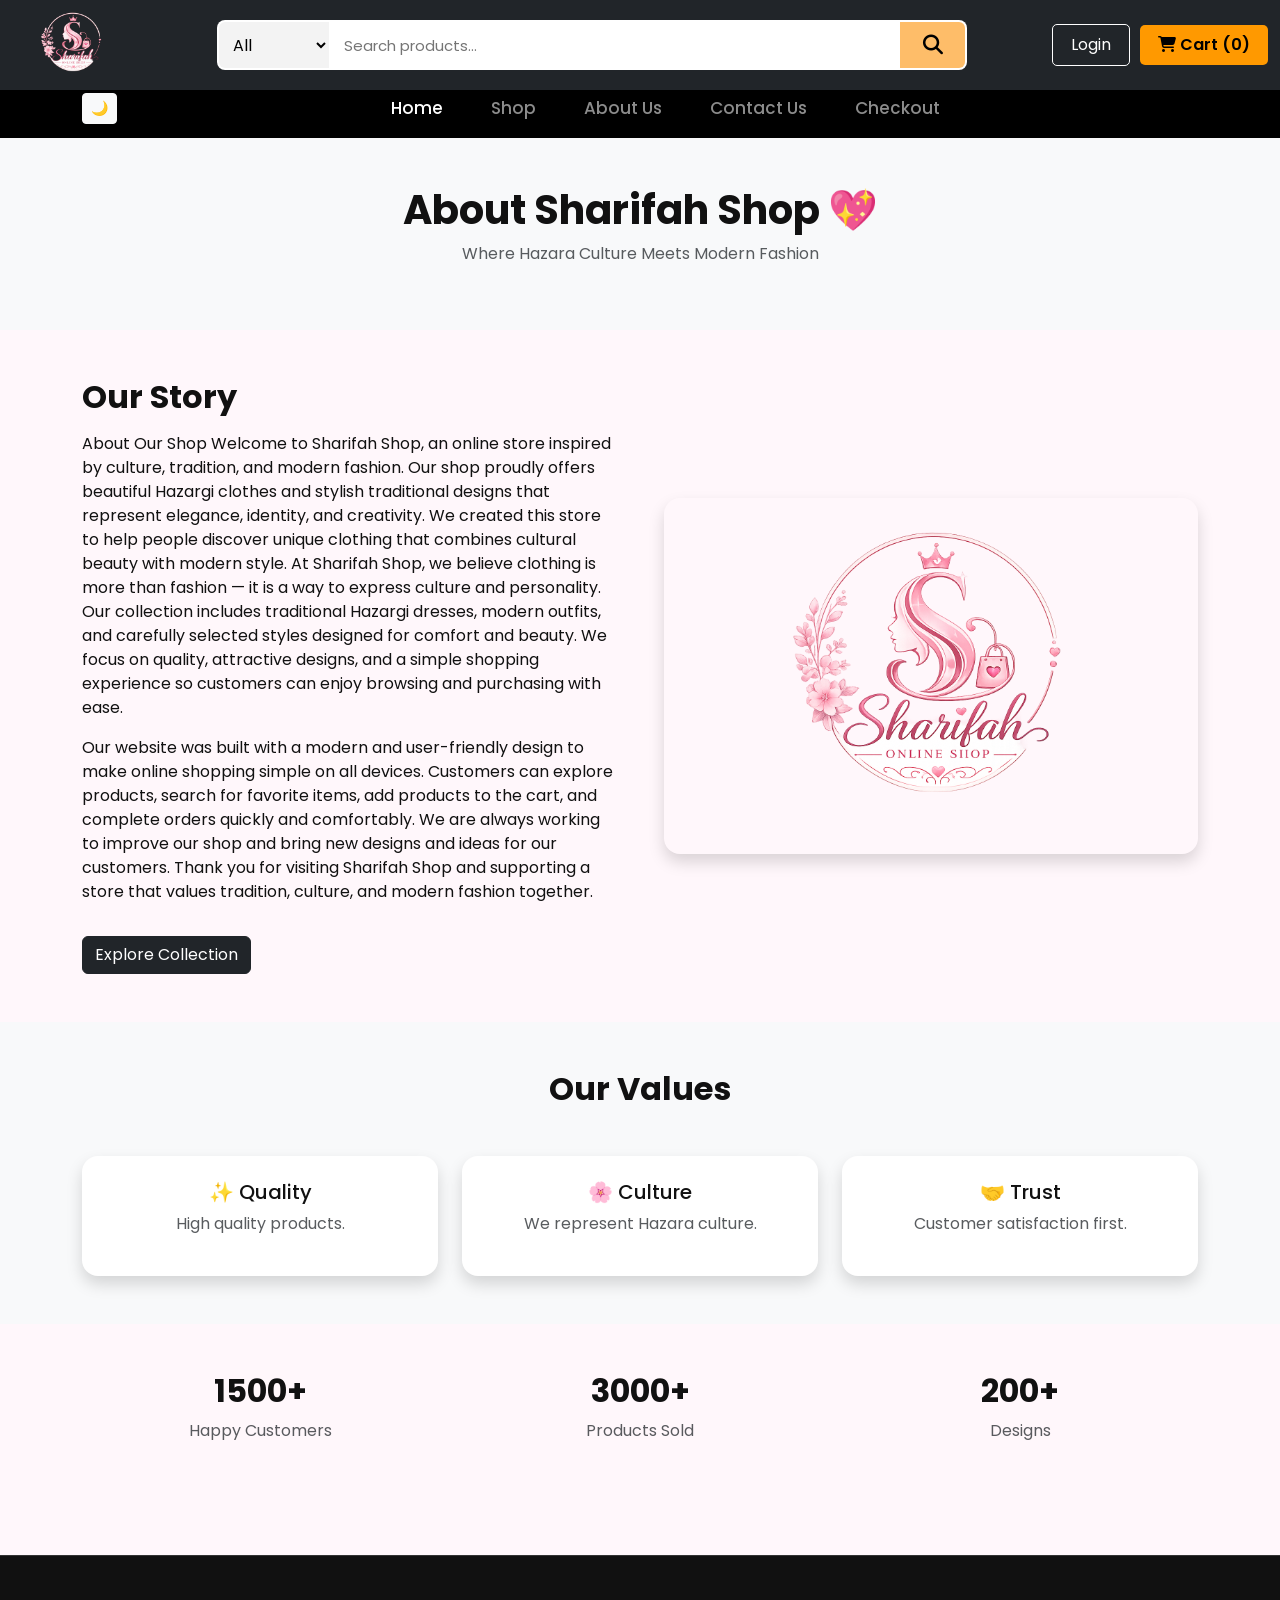
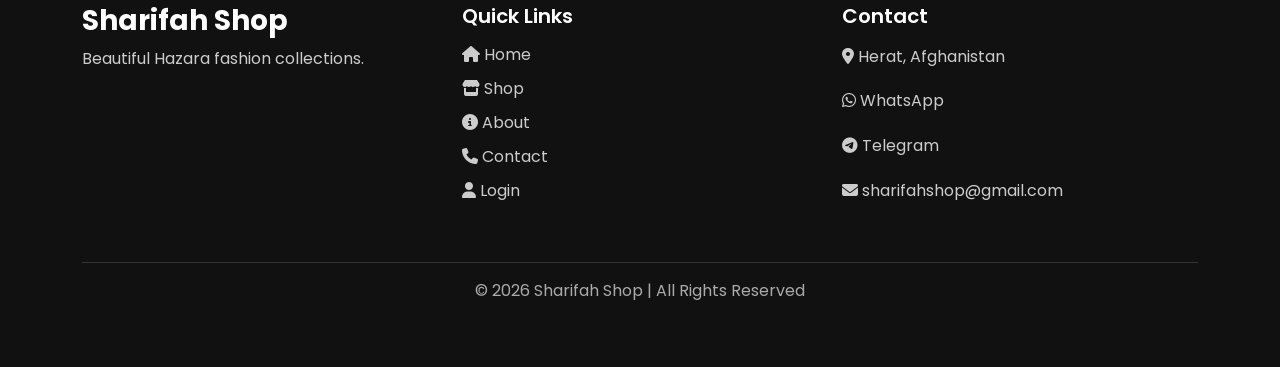
==== commit 3da14630: "Add files via upload" ====
--- a/about.html
+++ b/about.html
@@ -34,7 +34,7 @@
 <!-- LOGO -->
 <div class="logo-box">
 <a href="index.html">
-<img src="ogo1.png" alt="Sharifah Shop">
+<img src="logo1.png" alt="Sharifah Shop">
 </a>
 </div>
 
--- a/style.css
+++ b/style.css
@@ -139,7 +139,7 @@
 /* ===== NAVBAR ===== */
 
 .custom-navbar{
-    margin-top:20px;
+    margin-top:40px;
 }
 
 /* ===== BODY ===== */
@@ -167,16 +167,15 @@
 }
 
 .custom-navbar{
-    margin-top:100px;
+    margin-top:40px;
 }
 
 body{
-    padding-top:20px;
-}
-
-}
-
-/* ===== SMALL MOBILE ===== */
+    padding-top:100px;
+}
+
+}
+
 
 @media(max-width:576px){
 
@@ -236,12 +235,13 @@
   transform:translateY(-8px);
 }
 
-/* ===== IMAGES ===== */
-.img-fluid {
-  max-height: 500px;
-  width: 380px;
-  object-fit: cover;
-  border-radius: 20px;
+/* SHOP CARD IMAGE FIX */
+
+.card img{
+  width:100%;
+  height:280px;
+  object-fit:cover;
+  border-radius:15px 15px 0 0;
 }
 .hero-img{
   width: 100%;
